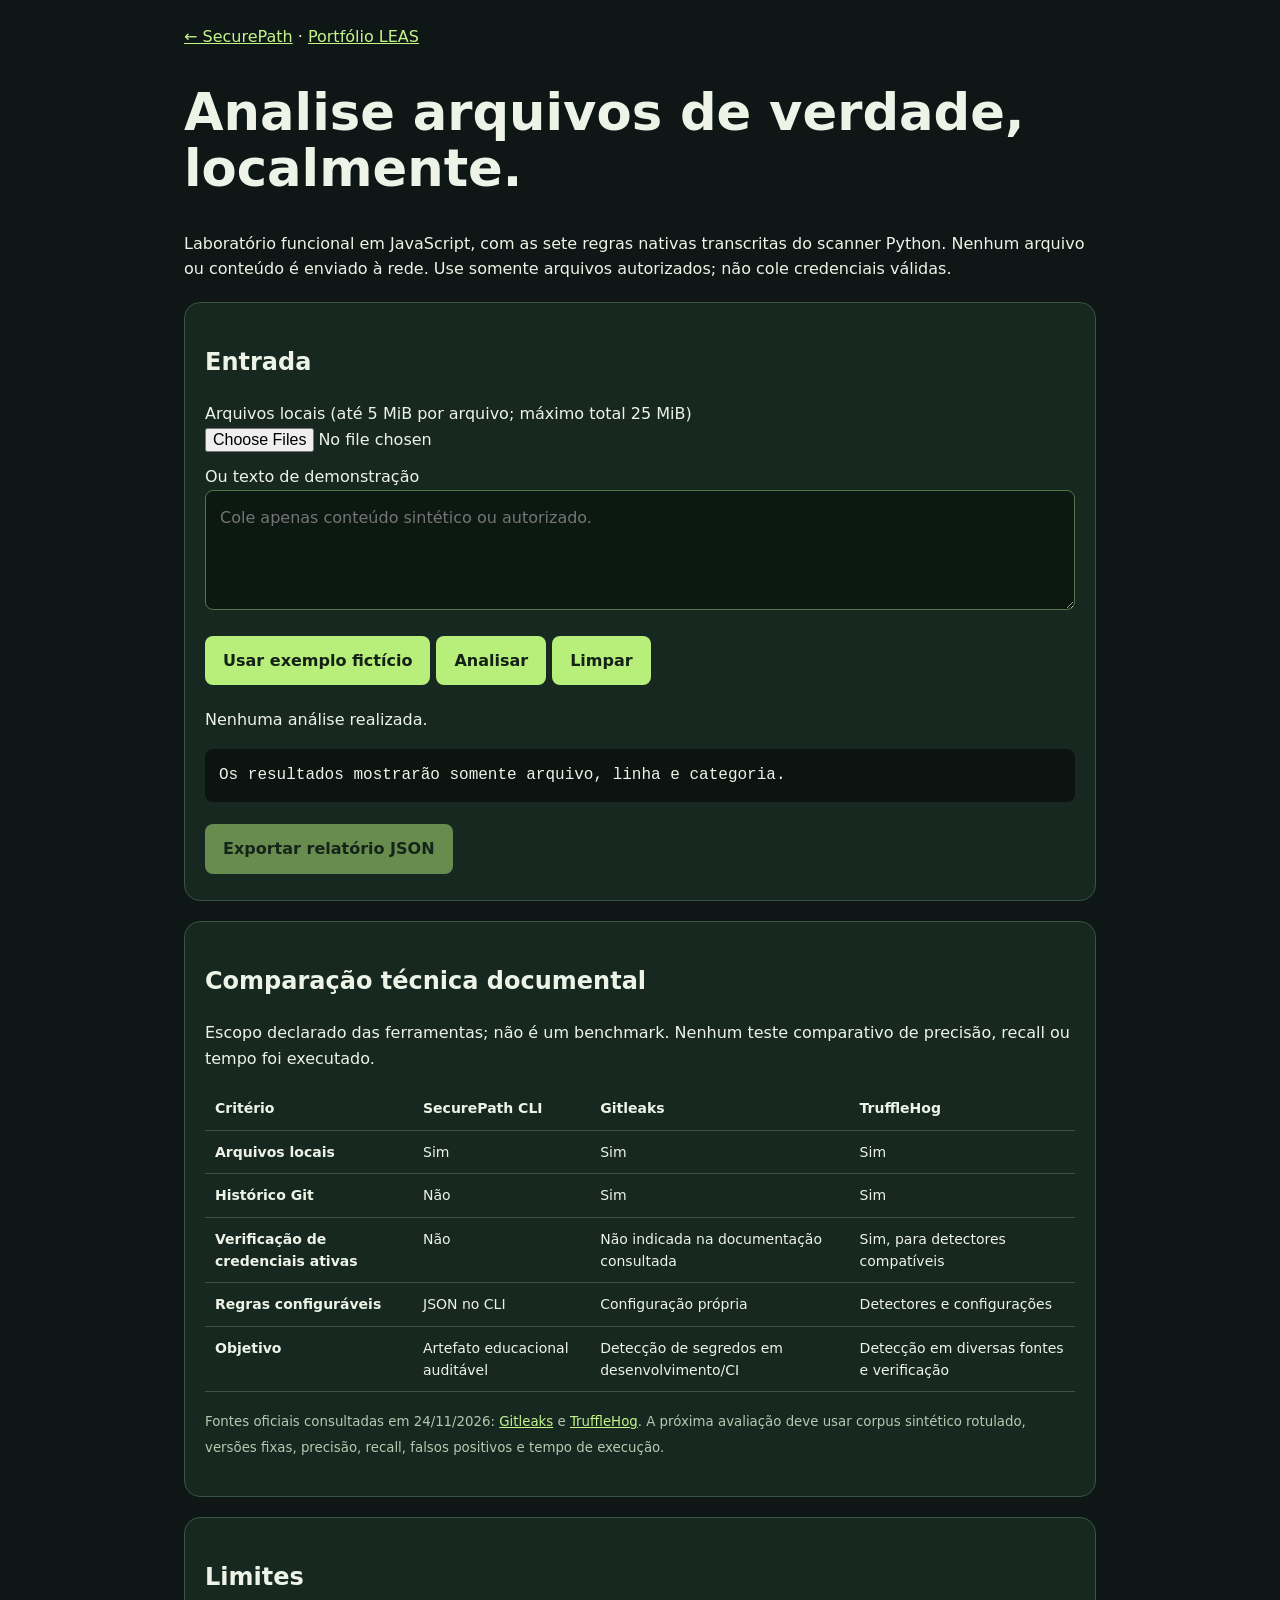
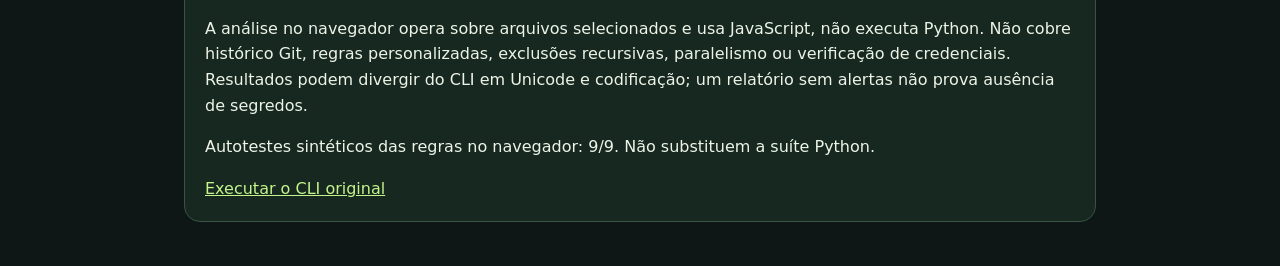
==== docs/laboratorio.html @ c71ce11d "Implementa análise local real no navegador e comparação documental" ====
<!doctype html><html lang="pt-BR"><meta charset="utf-8"><meta name="viewport" content="width=device-width,initial-scale=1"><title>Laboratório de análise local — SecurePath</title><style>*{box-sizing:border-box}body{margin:0;background:#0e1716;color:#edf4e7;font:16px/1.6 system-ui}main{max-width:960px;margin:auto;padding:24px}a{color:#c4f58b}h1{font-size:clamp(2rem,5vw,3.2rem);line-height:1.1}section{border:1px solid #385442;background:#172820;border-radius:16px;padding:20px;margin:20px 0}input,textarea,button{font:inherit}textarea{background:#0c1912;color:#edf4e7;width:100%;min-height:120px;padding:14px;border:1px solid #53754c;border-radius:8px}button{background:#b8ef7a;color:#142117;border:0;border-radius:8px;padding:12px 18px;cursor:pointer;font-weight:700;margin:6px 6px 6px 0}button:disabled{opacity:.5;cursor:not-allowed}table{border-collapse:collapse;width:100%;font-size:14px}th,td{border-bottom:1px solid #385442;text-align:left;padding:10px;vertical-align:top}pre{white-space:pre-wrap;overflow-wrap:anywhere;background:#0b1410;padding:14px;border-radius:8px}label{display:block;margin:12px 0}.scroll{overflow:auto}small{color:#b5c9b1}</style><main><a href="./">← SecurePath</a> · <a href="https://fernandomarquesaluno-svg.github.io/portfolio-artefatos-software/">Portfólio LEAS</a><h1>Analise arquivos de verdade, localmente.</h1><p>Laboratório funcional em JavaScript, com as sete regras nativas transcritas do scanner Python. Nenhum arquivo ou conteúdo é enviado à rede. Use somente arquivos autorizados; não cole credenciais válidas.</p><section><h2>Entrada</h2><label>Arquivos locais (até 5 MiB por arquivo; máximo total 25 MiB)<br><input id="files" type="file" multiple></label><label>Ou texto de demonstração<textarea id="text" placeholder="Cole apenas conteúdo sintético ou autorizado."></textarea></label><button id="example">Usar exemplo fictício</button><button id="scan">Analisar</button><button id="clear">Limpar</button><p id="status" role="status">Nenhuma análise realizada.</p><pre id="results">Os resultados mostrarão somente arquivo, linha e categoria.</pre><button id="download" disabled>Exportar relatório JSON</button></section><section><h2>Comparação técnica documental</h2><p>Escopo declarado das ferramentas; não é um benchmark. Nenhum teste comparativo de precisão, recall ou tempo foi executado.</p><div class="scroll"><table><thead><tr><th>Critério</th><th>SecurePath CLI</th><th>Gitleaks</th><th>TruffleHog</th></tr></thead><tbody><tr><th>Arquivos locais</th><td>Sim</td><td>Sim</td><td>Sim</td></tr><tr><th>Histórico Git</th><td>Não</td><td>Sim</td><td>Sim</td></tr><tr><th>Verificação de credenciais ativas</th><td>Não</td><td>Não indicada na documentação consultada</td><td>Sim, para detectores compatíveis</td></tr><tr><th>Regras configuráveis</th><td>JSON no CLI</td><td>Configuração própria</td><td>Detectores e configurações</td></tr><tr><th>Objetivo</th><td>Artefato educacional auditável</td><td>Detecção de segredos em desenvolvimento/CI</td><td>Detecção em diversas fontes e verificação</td></tr></tbody></table></div><p><small>Fontes oficiais consultadas em 24/11/2026: <a href="https://github.com/gitleaks/gitleaks">Gitleaks</a> e <a href="https://github.com/trufflesecurity/trufflehog">TruffleHog</a>. A próxima avaliação deve usar corpus sintético rotulado, versões fixas, precisão, recall, falsos positivos e tempo de execução.</small></p></section><section><h2>Limites</h2><p>A análise no navegador opera sobre arquivos selecionados e usa JavaScript, não executa Python. Não cobre histórico Git, regras personalizadas, exclusões recursivas, paralelismo ou verificação de credenciais. Resultados podem divergir do CLI em Unicode e codificação; um relatório sem alertas não prova ausência de segredos.</p><p id="tests"></p><a href="https://github.com/fernandomarquesaluno-svg/securepath-cli">Executar o CLI original</a></section></main><script>const rules=[["SEC001","AWS Access Key ID","\\bAKIA[A-Z0-9]{16}\\b",""],["SEC002","Bearer token","\\bBearer\\s+[A-Za-z0-9._~+/-]{20,}","i"],["SEC003","Cabeçalho de chave RSA privada","-----BEGIN RSA PRIVATE KEY-----",""],["SEC004","Senha/segredo atribuído","\\b(?:[A-Za-z_][A-Za-z0-9_]*_)?(?:password|passwd|pwd|secret)\\s*=\\s*(['\"])[^'\"\\r\\n]+\\1","i"],["SEC005","AWS Temporary Access Key ID","\\bASIA[A-Z0-9]{16}\\b",""],["SEC006","GitHub personal access token (clássico)","\\bghp_[A-Za-z0-9]{36}\\b",""],["SEC007","Cabeçalho de chave privada PEM/OpenSSH","-----BEGIN (?:EC |OPENSSH )?PRIVATE KEY-----",""]].map(r=>[r[0],r[1],new RegExp(r[2],r[3])]);const $=x=>document.getElementById(x);let result=null;const positives=["AKIAAAAAAAAAAAAAAAAA","Bearer xxxxxxxxxxxxxxxxxxxx","-----BEGIN RSA PRIVATE KEY-----","db_password = \"ficticio\"","ASIABBBBBBBBBBBBBBBB","ghp_cccccccccccccccccccccccccccccccccccc","-----BEGIN OPENSSH PRIVATE KEY-----"];function find(text,path){let hits=[];text.split(/\r\n|\n|\r/).forEach((line,i)=>rules.forEach(r=>{if(r[2].test(line))hits.push({rule_id:r[0],category:r[1],path,line:i+1})}));return hits;}let passed=positives.filter((x,i)=>find(x,"synthetic").some(h=>h.rule_id===rules[i][0])).length;passed+=find("host = 'local'\ndebug = False","negative").length===0;passed+=find("AKIA123","negative").length===0;$("tests").textContent="Autotestes sintéticos das regras no navegador: "+passed+"/9. Não substituem a suíte Python.";function reset(){result=null;$("results").textContent="Nenhuma análise realizada.";$("download").disabled=true;}$("example").onclick=()=>{$("files").value="";$("text").value="host = 'local'\npassword = 'somente-ficticio'\n"+"Bearer "+"x".repeat(20)+"\ndebug = False";reset();};$("clear").onclick=()=>{$("files").value="";$("text").value="";reset();$("status").textContent="Entrada limpa.";};$("scan").onclick=async()=>{const files=[...$("files").files];if(!files.length&&!$("text").value.trim()){$("status").textContent="Selecione arquivos ou informe texto.";return;}if(files.reduce((n,f)=>n+f.size,0)>25*1024*1024||$("text").value.length>1024*1024){$("status").textContent="Limite total excedido.";return;}$("scan").disabled=true;let findings=[],examined=0,skipped=0,errors=0;try{if($("text").value.trim()){findings.push(...find($("text").value,"texto"));examined++;}for(let f of files){if(f.size>5*1024*1024){skipped++;continue;}try{let buf=new Uint8Array(await f.arrayBuffer());if(buf.subarray(0,4096).includes(0)){skipped++;continue;}findings.push(...find(new TextDecoder().decode(buf),f.name));examined++;}catch(e){errors++;}}result={examined,skipped,errors,findings};$("results").textContent=JSON.stringify(result,null,2);$("status").textContent=examined+" analisados · "+skipped+" ignorados · "+errors+" erros · "+findings.length+" indícios";$("download").disabled=false;}finally{$("scan").disabled=false;}};$("download").onclick=()=>{if(!result)return;let url=URL.createObjectURL(new Blob([JSON.stringify(result,null,2)],{type:"application/json"}));let a=document.createElement("a");a.href=url;a.download="securepath-relatorio.json";a.click();setTimeout(()=>URL.revokeObjectURL(url),1000);};</script></html>
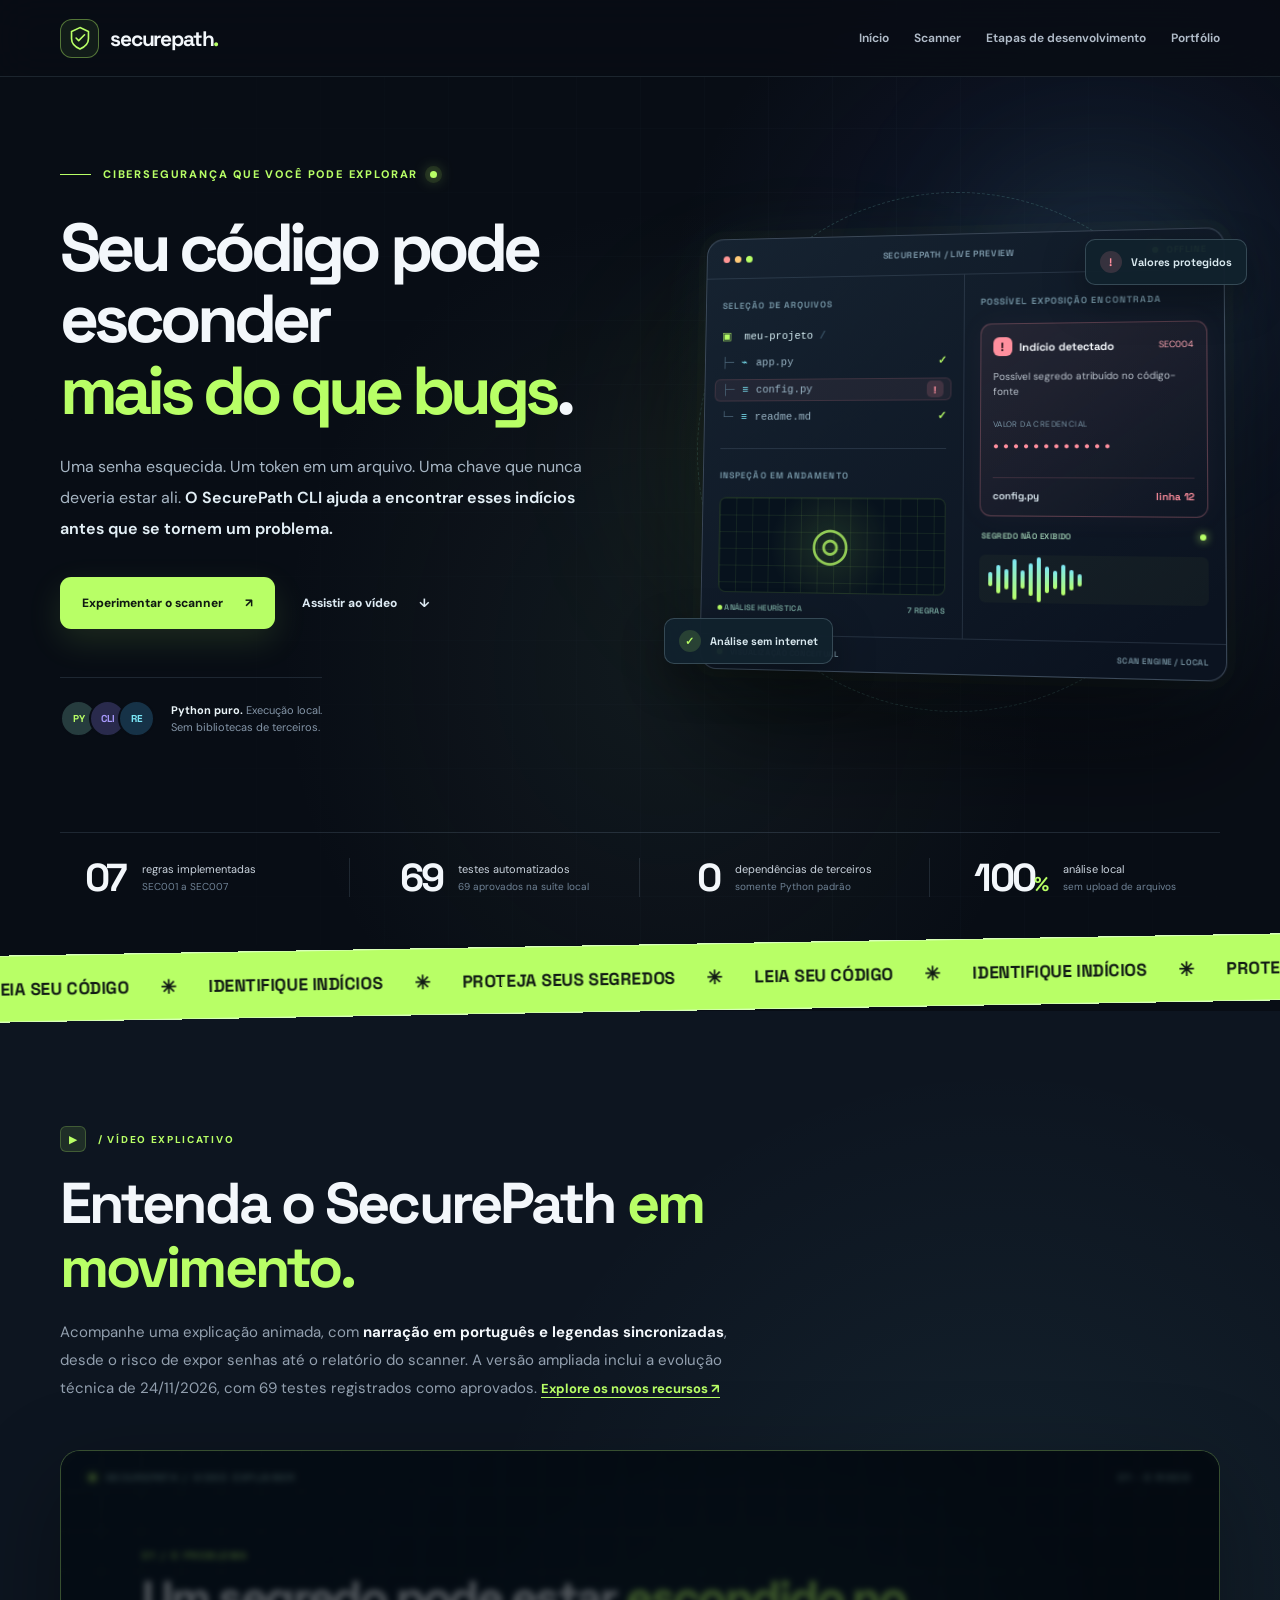
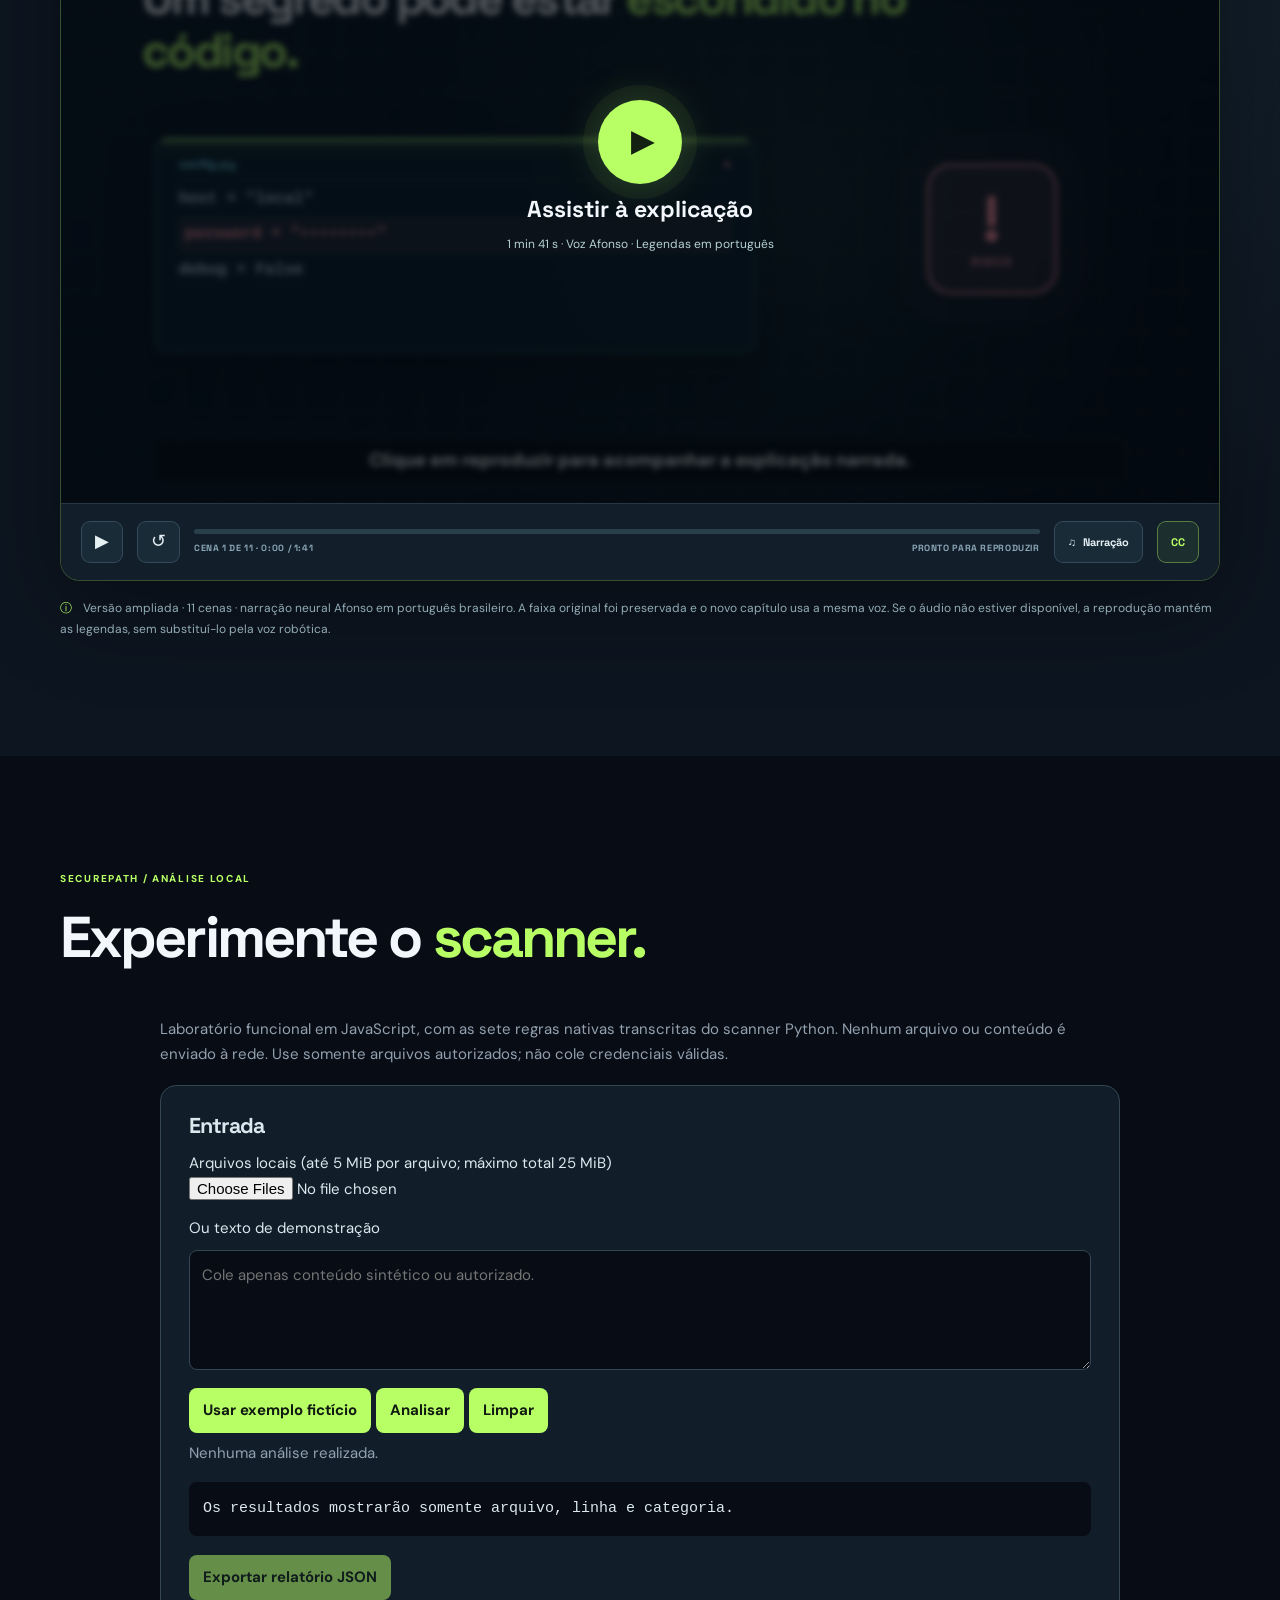
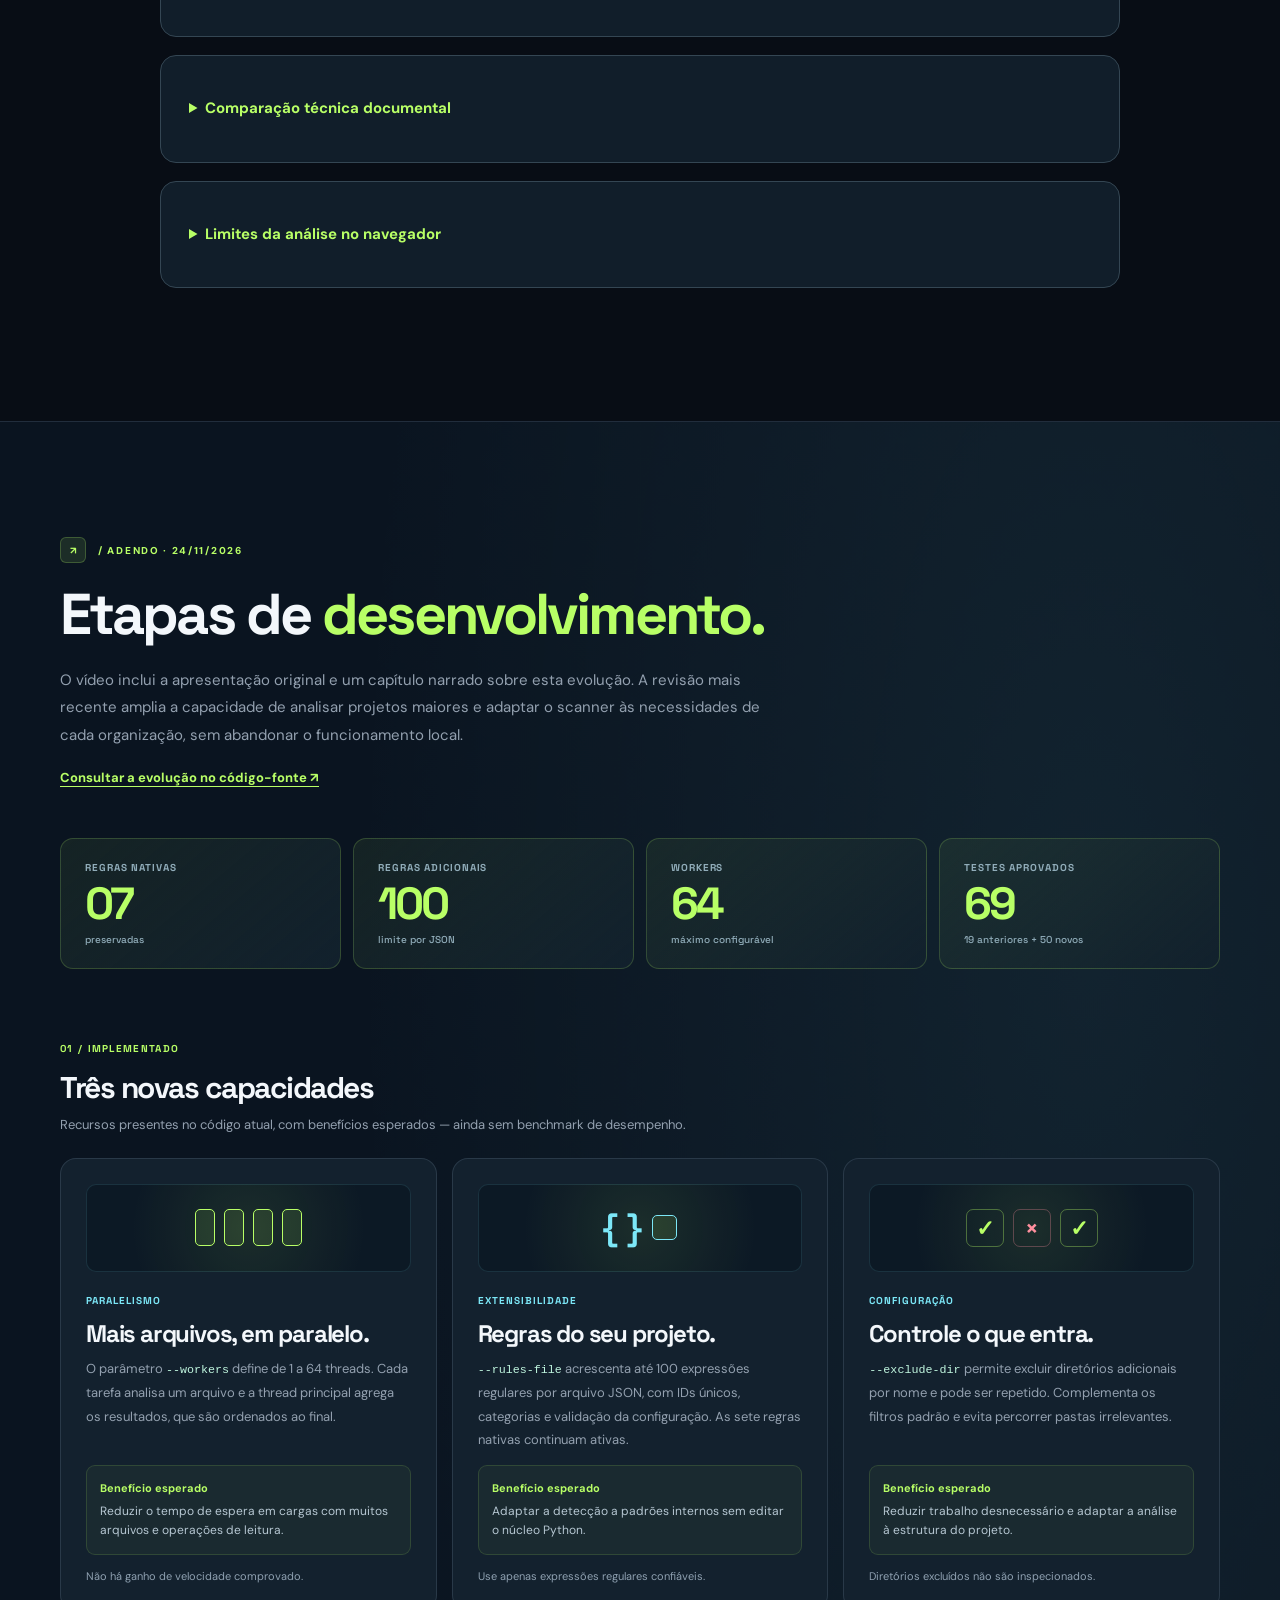
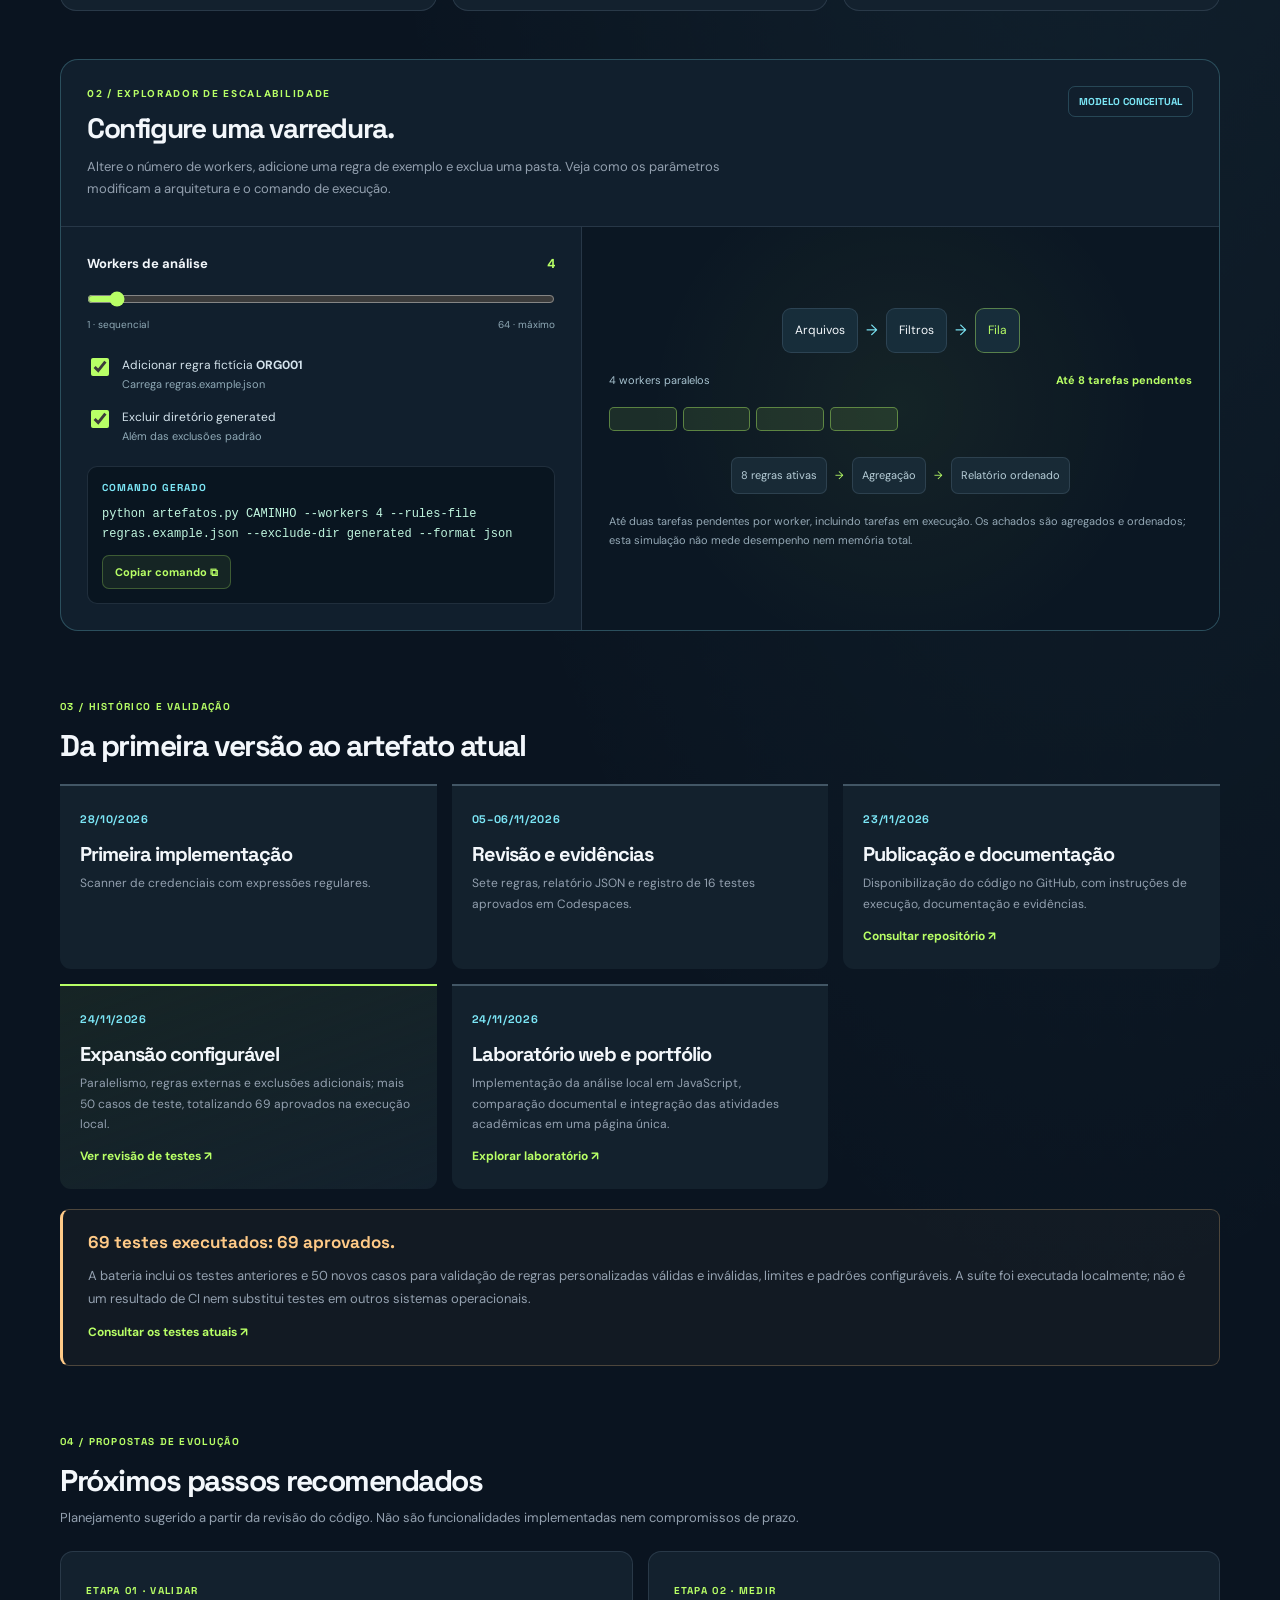
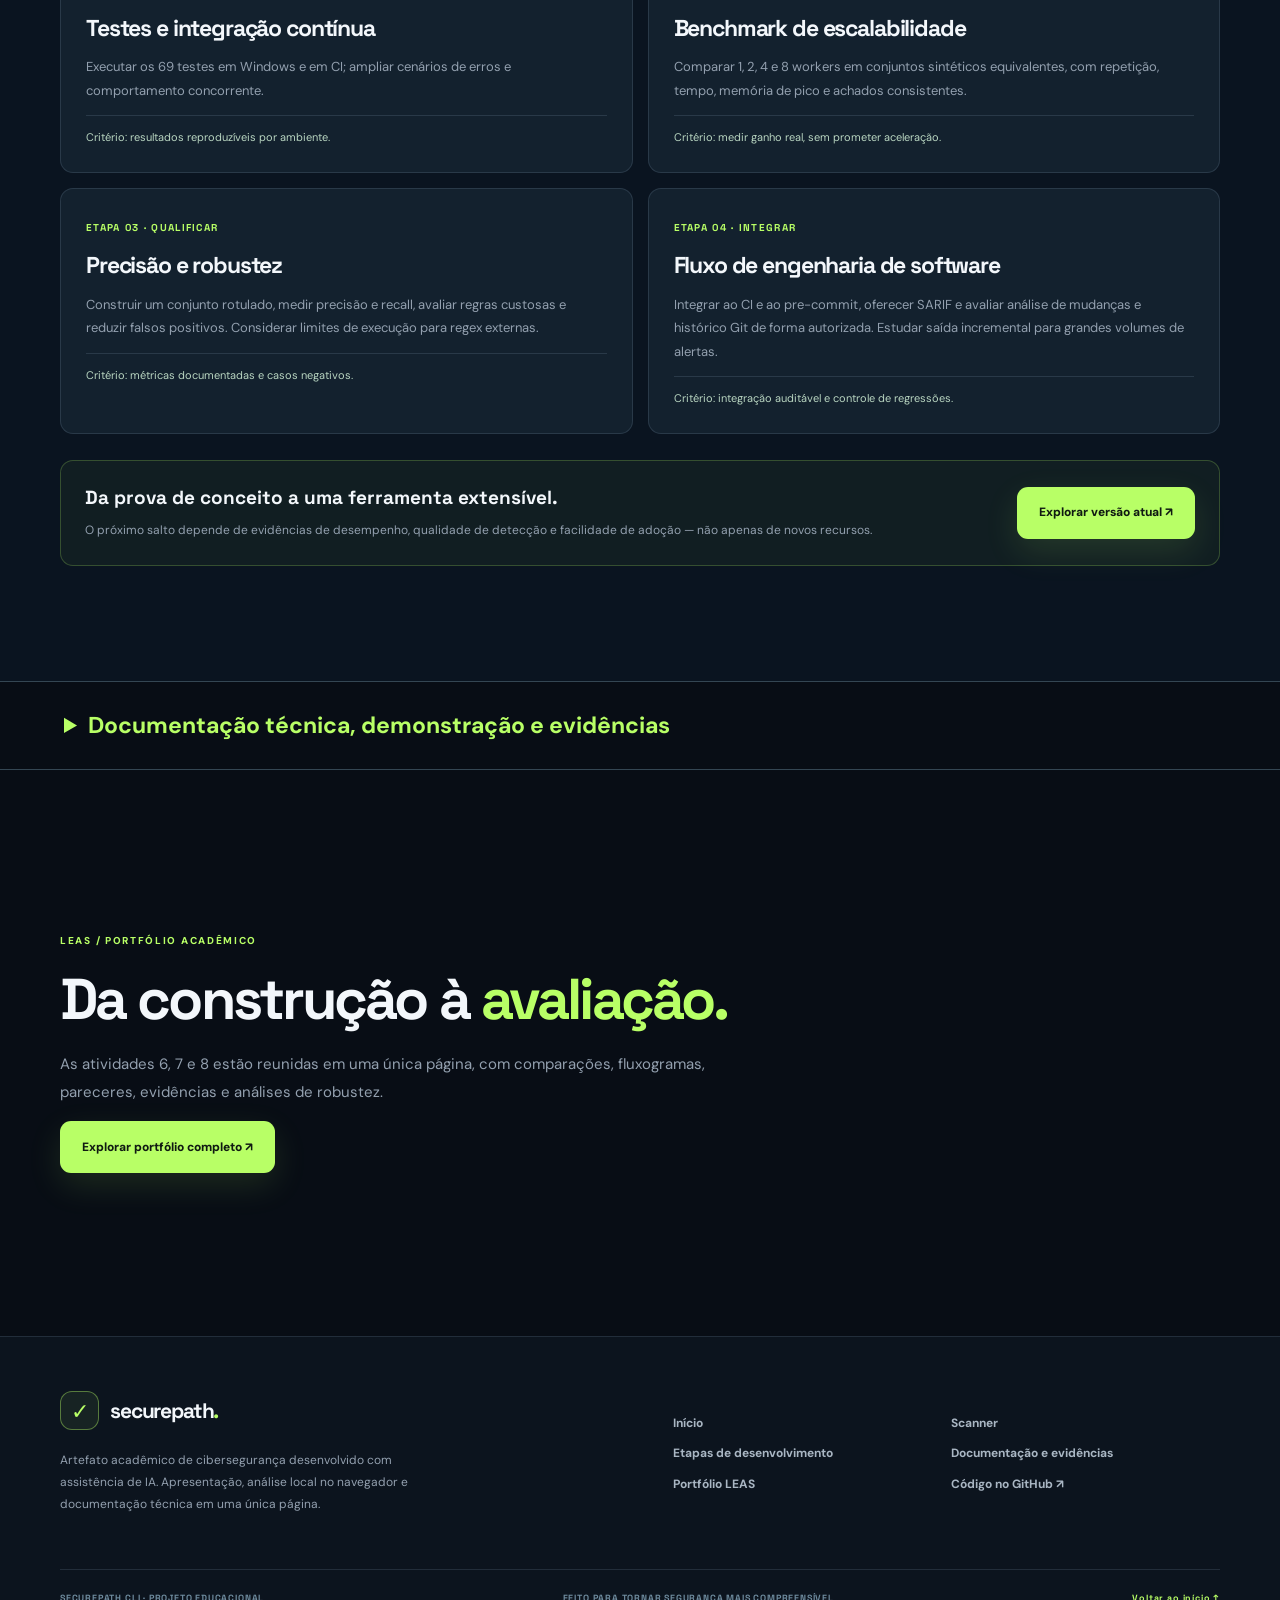
==== commit 8125090b: "Redireciona endereço antigo do laboratório ao scanner integrado" ====
--- a/docs/laboratorio.html
+++ b/docs/laboratorio.html
@@ -1 +1 @@
-<!doctype html><html lang="pt-BR"><meta charset="utf-8"><meta name="viewport" content="width=device-width,initial-scale=1"><title>Laboratório de análise local — SecurePath</title><style>*{box-sizing:border-box}body{margin:0;background:#0e1716;color:#edf4e7;font:16px/1.6 system-ui}main{max-width:960px;margin:auto;padding:24px}a{color:#c4f58b}h1{font-size:clamp(2rem,5vw,3.2rem);line-height:1.1}section{border:1px solid #385442;background:#172820;border-radius:16px;padding:20px;margin:20px 0}input,textarea,button{font:inherit}textarea{background:#0c1912;color:#edf4e7;width:100%;min-height:120px;padding:14px;border:1px solid #53754c;border-radius:8px}button{background:#b8ef7a;color:#142117;border:0;border-radius:8px;padding:12px 18px;cursor:pointer;font-weight:700;margin:6px 6px 6px 0}button:disabled{opacity:.5;cursor:not-allowed}table{border-collapse:collapse;width:100%;font-size:14px}th,td{border-bottom:1px solid #385442;text-align:left;padding:10px;vertical-align:top}pre{white-space:pre-wrap;overflow-wrap:anywhere;background:#0b1410;padding:14px;border-radius:8px}label{display:block;margin:12px 0}.scroll{overflow:auto}small{color:#b5c9b1}</style><main><a href="./">← SecurePath</a> · <a href="https://fernandomarquesaluno-svg.github.io/portfolio-artefatos-software/">Portfólio LEAS</a><h1>Analise arquivos de verdade, localmente.</h1><p>Laboratório funcional em JavaScript, com as sete regras nativas transcritas do scanner Python. Nenhum arquivo ou conteúdo é enviado à rede. Use somente arquivos autorizados; não cole credenciais válidas.</p><section><h2>Entrada</h2><label>Arquivos locais (até 5 MiB por arquivo; máximo total 25 MiB)<br><input id="files" type="file" multiple></label><label>Ou texto de demonstração<textarea id="text" placeholder="Cole apenas conteúdo sintético ou autorizado."></textarea></label><button id="example">Usar exemplo fictício</button><button id="scan">Analisar</button><button id="clear">Limpar</button><p id="status" role="status">Nenhuma análise realizada.</p><pre id="results">Os resultados mostrarão somente arquivo, linha e categoria.</pre><button id="download" disabled>Exportar relatório JSON</button></section><section><h2>Comparação técnica documental</h2><p>Escopo declarado das ferramentas; não é um benchmark. Nenhum teste comparativo de precisão, recall ou tempo foi executado.</p><div class="scroll"><table><thead><tr><th>Critério</th><th>SecurePath CLI</th><th>Gitleaks</th><th>TruffleHog</th></tr></thead><tbody><tr><th>Arquivos locais</th><td>Sim</td><td>Sim</td><td>Sim</td></tr><tr><th>Histórico Git</th><td>Não</td><td>Sim</td><td>Sim</td></tr><tr><th>Verificação de credenciais ativas</th><td>Não</td><td>Não indicada na documentação consultada</td><td>Sim, para detectores compatíveis</td></tr><tr><th>Regras configuráveis</th><td>JSON no CLI</td><td>Configuração própria</td><td>Detectores e configurações</td></tr><tr><th>Objetivo</th><td>Artefato educacional auditável</td><td>Detecção de segredos em desenvolvimento/CI</td><td>Detecção em diversas fontes e verificação</td></tr></tbody></table></div><p><small>Fontes oficiais consultadas em 24/11/2026: <a href="https://github.com/gitleaks/gitleaks">Gitleaks</a> e <a href="https://github.com/trufflesecurity/trufflehog">TruffleHog</a>. A próxima avaliação deve usar corpus sintético rotulado, versões fixas, precisão, recall, falsos positivos e tempo de execução.</small></p></section><section><h2>Limites</h2><p>A análise no navegador opera sobre arquivos selecionados e usa JavaScript, não executa Python. Não cobre histórico Git, regras personalizadas, exclusões recursivas, paralelismo ou verificação de credenciais. Resultados podem divergir do CLI em Unicode e codificação; um relatório sem alertas não prova ausência de segredos.</p><p id="tests"></p><a href="https://github.com/fernandomarquesaluno-svg/securepath-cli">Executar o CLI original</a></section></main><script>const rules=[["SEC001","AWS Access Key ID","\\bAKIA[A-Z0-9]{16}\\b",""],["SEC002","Bearer token","\\bBearer\\s+[A-Za-z0-9._~+/-]{20,}","i"],["SEC003","Cabeçalho de chave RSA privada","-----BEGIN RSA PRIVATE KEY-----",""],["SEC004","Senha/segredo atribuído","\\b(?:[A-Za-z_][A-Za-z0-9_]*_)?(?:password|passwd|pwd|secret)\\s*=\\s*(['\"])[^'\"\\r\\n]+\\1","i"],["SEC005","AWS Temporary Access Key ID","\\bASIA[A-Z0-9]{16}\\b",""],["SEC006","GitHub personal access token (clássico)","\\bghp_[A-Za-z0-9]{36}\\b",""],["SEC007","Cabeçalho de chave privada PEM/OpenSSH","-----BEGIN (?:EC |OPENSSH )?PRIVATE KEY-----",""]].map(r=>[r[0],r[1],new RegExp(r[2],r[3])]);const $=x=>document.getElementById(x);let result=null;const positives=["AKIAAAAAAAAAAAAAAAAA","Bearer xxxxxxxxxxxxxxxxxxxx","-----BEGIN RSA PRIVATE KEY-----","db_password = \"ficticio\"","ASIABBBBBBBBBBBBBBBB","ghp_cccccccccccccccccccccccccccccccccccc","-----BEGIN OPENSSH PRIVATE KEY-----"];function find(text,path){let hits=[];text.split(/\r\n|\n|\r/).forEach((line,i)=>rules.forEach(r=>{if(r[2].test(line))hits.push({rule_id:r[0],category:r[1],path,line:i+1})}));return hits;}let passed=positives.filter((x,i)=>find(x,"synthetic").some(h=>h.rule_id===rules[i][0])).length;passed+=find("host = 'local'\ndebug = False","negative").length===0;passed+=find("AKIA123","negative").length===0;$("tests").textContent="Autotestes sintéticos das regras no navegador: "+passed+"/9. Não substituem a suíte Python.";function reset(){result=null;$("results").textContent="Nenhuma análise realizada.";$("download").disabled=true;}$("example").onclick=()=>{$("files").value="";$("text").value="host = 'local'\npassword = 'somente-ficticio'\n"+"Bearer "+"x".repeat(20)+"\ndebug = False";reset();};$("clear").onclick=()=>{$("files").value="";$("text").value="";reset();$("status").textContent="Entrada limpa.";};$("scan").onclick=async()=>{const files=[...$("files").files];if(!files.length&&!$("text").value.trim()){$("status").textContent="Selecione arquivos ou informe texto.";return;}if(files.reduce((n,f)=>n+f.size,0)>25*1024*1024||$("text").value.length>1024*1024){$("status").textContent="Limite total excedido.";return;}$("scan").disabled=true;let findings=[],examined=0,skipped=0,errors=0;try{if($("text").value.trim()){findings.push(...find($("text").value,"texto"));examined++;}for(let f of files){if(f.size>5*1024*1024){skipped++;continue;}try{let buf=new Uint8Array(await f.arrayBuffer());if(buf.subarray(0,4096).includes(0)){skipped++;continue;}findings.push(...find(new TextDecoder().decode(buf),f.name));examined++;}catch(e){errors++;}}result={examined,skipped,errors,findings};$("results").textContent=JSON.stringify(result,null,2);$("status").textContent=examined+" analisados · "+skipped+" ignorados · "+errors+" erros · "+findings.length+" indícios";$("download").disabled=false;}finally{$("scan").disabled=false;}};$("download").onclick=()=>{if(!result)return;let url=URL.createObjectURL(new Blob([JSON.stringify(result,null,2)],{type:"application/json"}));let a=document.createElement("a");a.href=url;a.download="securepath-relatorio.json";a.click();setTimeout(()=>URL.revokeObjectURL(url),1000);};</script></html>+<!doctype html><html lang="pt-BR"><head><meta charset="utf-8"><meta name="viewport" content="width=device-width,initial-scale=1"><title>Scanner — SecurePath</title><meta http-equiv="refresh" content="0; url=./#scanner"><link rel="canonical" href="./#scanner"></head><body style="background:#080d15;color:#f3f7fb;font:16px system-ui;padding:32px"><p>O scanner foi integrado à página principal. <a style="color:#b8ff66" href="./#scanner">Abrir scanner</a>.</p><script>location.replace("./#scanner");</script></body></html>
